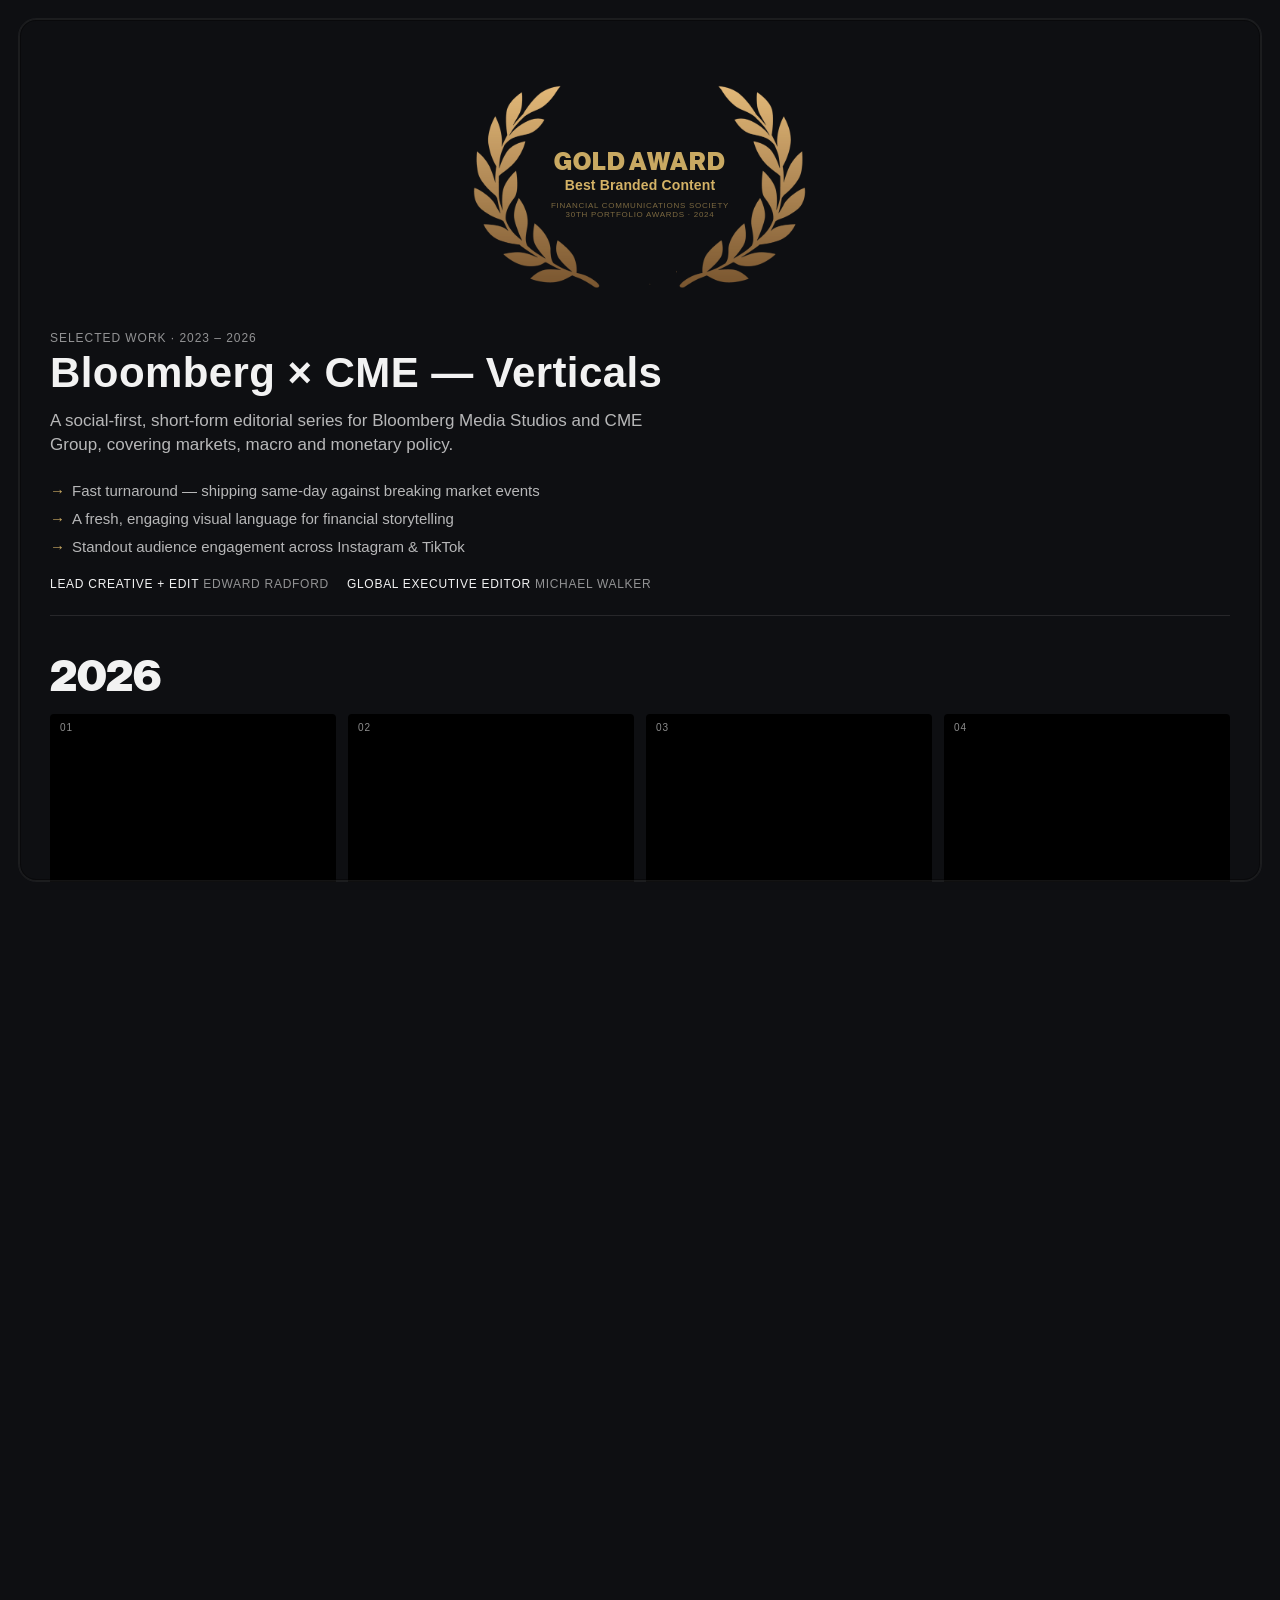
==== showcase/bloomberg-cme/index.html @ 49e39ea5 "Showcase badge: scale down as a unit (more compact) Wreath + award text scaled down together to a sm" ====
<!doctype html>
<html lang="en">
<head>
  <meta charset="utf-8">
  <meta name="viewport" content="width=device-width, initial-scale=1">
  <meta name="robots" content="noindex, nofollow">
  <title>Bloomberg × CME — Verticals · Edward Radford</title>
  <meta name="description" content="Selected short-form editorial verticals from a multi-year series for Bloomberg Media Studios and CME Group. Edit + creative by Edward Radford.">
  <link rel="icon" type="image/svg+xml" href="/assets/favicon.svg">
  <style>
    /* Bloomberg BW Haas Grotesk Black — matches chart.html titles.
       Used with permission (Michael Walker / Bloomberg Media Studios). */
    @font-face {
      font-family: "BW Haas Grot CP Web 95 Blk";
      src: url("haas-black.woff2") format("woff2"),
           url("haas-black.woff")  format("woff");
      font-weight: 900;
      font-style: normal;
      font-display: swap;
    }

    :root{
      --bg: #0e0f12;
      --fg: rgba(255,255,255,.95);
      --fg-mid: rgba(255,255,255,.70);
      --fg-dim: rgba(255,255,255,.55);
      --line: rgba(255,255,255,.10);
      --radius: 18px;
    }

    *{ box-sizing: border-box; }
    html, body{ margin:0; }

    body{
      background: var(--bg);
      color: var(--fg);
      font-family: "Founders Grotesk", -apple-system, "SF Pro Display", Helvetica, Arial, sans-serif;
      -webkit-font-smoothing: antialiased;
      min-height: 100vh;
      padding: 18px; /* matches frame inset — same as edwardradford.com main page */
    }

    /* Inset "matte" frame ON TOP — same as main site */
    body::after{
      content: "";
      position: fixed;
      inset: 18px;
      border-radius: var(--radius);
      pointer-events: none;
      z-index: 9999;
      box-shadow:
        0 0 0 9999px var(--bg),                 /* matte */
        inset 0 0 0 1px rgba(255,255,255,.08),  /* inner highlight */
        inset 0 0 0 2px rgba(0,0,0,.35);        /* subtle depth */
      border: 1px solid rgba(255,255,255,.06);
    }

    .wrap{
      max-width: 1400px;
      margin: 0 auto;
      padding: 40px clamp(16px, 3vw, 32px) 80px;
    }

    /* Award badge (FCS Gold, for the very body of work below) */
    .award-badge{
      position: relative;
      width: 340px;
      max-width: 92%;
      aspect-ratio: 900 / 621;
      margin: 8px auto 30px;
      color: #c9a962;
    }

    .award-badge__laurels{
      position: absolute;
      inset: 0;
      width: 100%;
      height: 100%;
      object-fit: contain;
      pointer-events: none;
      user-select: none;
    }

    .award-badge__body{
      position: absolute;
      inset: 0;
      display: flex;
      flex-direction: column;
      align-items: center;
      justify-content: center;
      text-align: center;
      line-height: 1.15;
    }

    .award-badge__prize{
      font-family: "BW Haas Grot CP Web 95 Blk", "Founders Grotesk", -apple-system, sans-serif;
      font-size: 24px;
      font-weight: 900;
      letter-spacing: .04em;
      text-transform: uppercase;
      line-height: 1;
    }

    .award-badge__cat{
      font-family: "Founders Grotesk", -apple-system, "SF Pro Display", Helvetica, Arial, sans-serif;
      font-size: 14px;
      font-weight: 700;
      letter-spacing: .01em;
      margin-top: 5px;
      color: rgba(212, 178, 102, 1);
    }

    .award-badge__provenance{
      font-family: "Satoshi", -apple-system, "SF Pro Display", Helvetica, Arial, sans-serif;
      font-size: 8px;
      text-transform: uppercase;
      letter-spacing: .09em;
      color: rgba(201, 169, 98, .58);
      margin-top: 8px;
    }

    header{
      display: flex;
      flex-direction: column;
      gap: 6px;
      padding-bottom: 24px;
      border-bottom: 1px solid var(--line);
      margin-bottom: 36px;
    }

    .eyebrow{
      font-family: "Satoshi", -apple-system, "SF Pro Display", Helvetica, Arial, sans-serif;
      font-size: 12px;
      font-weight: 300;
      text-transform: uppercase;
      letter-spacing: .08em;
      color: var(--fg-dim);
    }

    h1{
      margin: 0;
      font-size: clamp(28px, 4vw, 42px);
      font-weight: 600;
      letter-spacing: .01em;
      line-height: 1.05;
    }

    .lede{
      margin: 8px 0 0;
      color: var(--fg-mid);
      font-size: clamp(14px, 1.5vw, 17px);
      line-height: 1.45;
      max-width: 68ch;
    }

    .credits{
      display: flex;
      flex-wrap: wrap;
      gap: 4px 18px;
      margin-top: 14px;
      font-family: "Satoshi", -apple-system, "SF Pro Display", Helvetica, Arial, sans-serif;
      font-size: 12px;
      letter-spacing: .06em;
      text-transform: uppercase;
      color: var(--fg-dim);
    }
    .credits strong{ color: var(--fg); font-weight: 500; }

    /* Selling-point highlights under the lede */
    .highlights{
      list-style: none;
      margin: 16px 0 0;
      padding: 0;
      display: flex;
      flex-direction: column;
      gap: 7px;
    }
    .highlights li{
      position: relative;
      padding-left: 22px;
      font-size: 15px;
      line-height: 1.4;
      color: var(--fg-mid);
      max-width: 62ch;
    }
    .highlights li::before{
      content: "→";
      position: absolute;
      left: 0;
      top: 0;
      color: #c9a962;
      font-weight: 600;
    }

    /* Year sections */
    .year-section + .year-section{
      margin-top: 44px;
      padding-top: 32px;
      border-top: 1px solid var(--line);
    }

    .year-header{
      display: flex;
      align-items: baseline;
      gap: 14px;
      margin-bottom: 18px;
    }

    .year-num{
      margin: 0;
      font-family: "BW Haas Grot CP Web 95 Blk", "Founders Grotesk", -apple-system, sans-serif;
      font-size: clamp(30px, 3.5vw, 44px);
      font-weight: 900;
      letter-spacing: -.01em;
      line-height: 1;
    }

    .year-sub{
      font-family: "Satoshi", -apple-system, "SF Pro Display", Helvetica, Arial, sans-serif;
      font-size: 12px;
      font-weight: 300;
      text-transform: uppercase;
      letter-spacing: .08em;
      color: var(--fg-dim);
    }

    .grid{
      display: grid;
      grid-template-columns: repeat(4, 1fr);
      gap: 12px;
    }
    @media (max-width: 1000px){ .grid{ grid-template-columns: repeat(3, 1fr); } }
    @media (max-width: 640px){ .grid{ grid-template-columns: repeat(2, 1fr); gap: 8px; } }

    .tile{
      position: relative;
      aspect-ratio: 9 / 16;
      background: #000;
      border-radius: 4px;
      overflow: hidden;
      cursor: pointer;
      transition: transform 180ms ease, box-shadow 180ms ease;
    }

    .tile::before{
      content: "";
      position: absolute;
      inset: 0;
      background: linear-gradient(180deg, transparent 60%, rgba(0,0,0,.75) 100%);
      pointer-events: none;
      z-index: 2;
    }

    .tile:hover{
      transform: translateY(-2px);
      box-shadow: 0 6px 24px rgba(0,0,0,.4);
    }

    .tile iframe{
      position: absolute;
      inset: 0;
      width: 100%;
      height: 100%;
      border: 0;
      pointer-events: none;
    }

    /* YouTube embeds are 16:9 by default — scale up and center-crop to fill 9:16 */
    .tile iframe.yt{
      width: 300%;
      height: 100%;
      left: -100%;
    }

    .tile__label{
      position: absolute;
      left: 10px;
      right: 10px;
      bottom: 10px;
      z-index: 3;
      color: var(--fg);
      font-size: 13px;
      font-weight: 500;
      letter-spacing: .01em;
      line-height: 1.25;
    }

    .tile__num{
      position: absolute;
      top: 8px;
      left: 10px;
      z-index: 3;
      font-family: "Satoshi", -apple-system, "SF Pro Display", Helvetica, Arial, sans-serif;
      font-size: 10px;
      font-weight: 300;
      letter-spacing: .1em;
      color: var(--fg-dim);
    }

    /* Placeholder tiles — awaiting Vimeo uploads */
    .tile--placeholder{
      cursor: default;
      background: transparent;
      box-shadow: inset 0 0 0 1px rgba(255,255,255,.10);
      opacity: .82;
    }
    .tile--placeholder::before{ display: none; }
    .tile--placeholder:hover{ transform: none; box-shadow: inset 0 0 0 1px rgba(255,255,255,.10); }
    .tile__placeholder-mark{
      position: absolute;
      inset: 0;
      display: flex;
      align-items: center;
      justify-content: center;
      z-index: 2;
      color: rgba(255,255,255,.28);
      font-family: "Satoshi", -apple-system, "SF Pro Display", Helvetica, Arial, sans-serif;
      font-size: 22px;
      letter-spacing: .35em;
      padding-left: .35em; /* recentre optically */
    }

    /* Lightbox */
    .lightbox{
      position: fixed;
      inset: 0;
      z-index: 1000;
      display: none;
      align-items: center;
      justify-content: center;
      background: rgba(0,0,0,.94);
      padding: 20px;
    }
    .lightbox[data-open="true"]{ display: flex; }

    .lightbox__inner{
      position: relative;
      aspect-ratio: 9 / 16;
      height: min(90vh, 780px);
      max-width: 90vw;
    }

    .lightbox__inner iframe{
      width: 100%;
      height: 100%;
      border: 0;
      border-radius: 4px;
    }

    .lightbox__close{
      position: absolute;
      top: 20px;
      right: 24px;
      background: transparent;
      border: 0;
      color: var(--fg);
      font-size: 22px;
      font-family: inherit;
      cursor: pointer;
      padding: 6px 10px;
      line-height: 1;
    }
    .lightbox__close:hover{ opacity: .7; }

    footer{
      margin-top: 48px;
      padding-top: 24px;
      border-top: 1px solid var(--line);
      color: var(--fg-dim);
      font-size: 13px;
      display: flex;
      justify-content: space-between;
      flex-wrap: wrap;
      gap: 12px;
    }
    footer a{
      color: var(--fg-mid);
      text-decoration: none;
      border-bottom: 1px solid var(--line);
      padding-bottom: 1px;
    }
    footer a:hover{ color: var(--fg); }
  </style>
</head>
<body>
  <div class="wrap">
    <div class="award-badge" aria-label="Financial Communications Society Gold Award">
      <img class="award-badge__laurels" src="fcs-laurels.png" alt="" aria-hidden="true">

      <div class="award-badge__body">
        <div class="award-badge__prize">Gold Award</div>
        <div class="award-badge__cat">Best Branded Content</div>
        <div class="award-badge__provenance">Financial Communications Society<br>30th Portfolio Awards · 2024</div>
      </div>
    </div>

    <header>
      <span class="eyebrow">Selected work · 2023 – 2026</span>
      <h1>Bloomberg × CME — Verticals</h1>
      <p class="lede">A social-first, short-form editorial series for Bloomberg Media Studios and CME Group, covering markets, macro and monetary policy.</p>
      <ul class="highlights">
        <li>Fast turnaround — shipping same-day against breaking market events</li>
        <li>A fresh, engaging visual language for financial storytelling</li>
        <li>Standout audience engagement across Instagram &amp; TikTok</li>
      </ul>
      <div class="credits">
        <span><strong>Lead Creative + Edit</strong> Edward Radford</span>
        <span><strong>Global Executive Editor</strong> Michael Walker</span>
      </div>
    </header>

    <section class="year-section" id="y-2026">
      <div class="year-header">
        <h2 class="year-num">2026</h2>
      </div>
      <div class="grid" data-year="2026"></div>
    </section>

    <section class="year-section" id="y-2025">
      <div class="year-header">
        <h2 class="year-num">2025</h2>
      </div>
      <div class="grid" data-year="2025"></div>
    </section>

    <section class="year-section" id="y-2024">
      <div class="year-header">
        <h2 class="year-num">2024</h2>
      </div>
      <div class="grid" data-year="2024"></div>
    </section>

    <section class="year-section" id="y-2023">
      <div class="year-header">
        <h2 class="year-num">2023</h2>
      </div>
      <div class="grid" data-year="2023"></div>
    </section>

    <section class="year-section" id="y-2022">
      <div class="year-header">
        <h2 class="year-num">2022</h2>
      </div>
      <div class="grid" data-year="2022"></div>
    </section>

    <footer>
      <span>Silent previews via Vimeo and YouTube Shorts. Click any tile for full playback with sound.</span>
      <span>© Bloomberg Media Studios</span>
    </footer>
  </div>

  <div class="lightbox" id="lightbox" data-open="false" role="dialog" aria-modal="true" aria-label="Video">
    <button class="lightbox__close" id="lightboxClose" aria-label="Close">✕</button>
    <div class="lightbox__inner" id="lightboxInner"></div>
  </div>

  <script>
    // kind: "vimeo" | "youtube"
    // For 2025 videos with both, we prefer vimeo (cleaner silent-autoplay experience).
    const YEARS = [
      {
        year: 2026,
        videos: [
          { kind: "vimeo", id: "1209277422", label: "Hyperinflation" },
          { kind: "vimeo", id: "1209280052", label: "De-dollarization" },
          { kind: "youtube", id: "J8ks-dAPbJs", label: "AI" },
          { kind: "youtube", id: "9aQe-EyaZsE", label: "Oil" }
        ]
      },
      {
        year: 2025,
        videos: [
          { kind: "youtube", id: "VhV8RWfetLA", label: "OPEC+ Slows" },
          { kind: "youtube", id: "gMGnQkrVOx8", label: "Small Caps" },
          { kind: "vimeo",   id: "1069577188", hash: "52026ff97f", label: "S&P 500" }
        ]
      },
      {
        year: 2024,
        videos: [
          { kind: "vimeo", id: "1209281180", label: "Gold & Rate Cuts" },
          { kind: "vimeo", id: "1209281181", label: "Inflation Waves" },
          { kind: "vimeo", id: "1209281182", label: "Fed v ECB" },
          { kind: "vimeo", id: "1209281183", label: "Zero Rate Cuts?" }
        ]
      },
      {
        year: 2023,
        videos: [
          { kind: "vimeo", id: "853785539", label: "Inversion" },
          { kind: "vimeo", id: "857994196", label: "Credit Rating" },
          { kind: "vimeo", id: "880630251", label: "September CPI" },
          { kind: "vimeo", id: "852645833", label: "Gold Supply" },
          { kind: "vimeo", id: "839129646", label: "Inversion" },
          { kind: "vimeo", id: "821801715", label: "Tightening Cycles" }
        ]
      },
      {
        year: 2022,
        videos: [
          { kind: "vimeo", id: "880301329", label: "USD Asian Banks" },
          { kind: "vimeo", id: "840943170", label: "Oil Demand" },
          { kind: "vimeo", id: "836323178", label: "M2" },
          { kind: "vimeo", id: "806072214", label: "Blue-White Collar" }
        ]
      }
    ];

    const lightbox = document.getElementById("lightbox");
    const lightboxInner = document.getElementById("lightboxInner");
    const lightboxClose = document.getElementById("lightboxClose");

    function tileEmbedSrc(v){
      if (v.kind === "vimeo") {
        const h = v.hash ? `h=${v.hash}&` : "";
        return `https://player.vimeo.com/video/${v.id}?${h}background=1&muted=1&loop=1&autoplay=1&title=0&byline=0&portrait=0`;
      }
      // youtube shorts silent-loop
      return `https://www.youtube.com/embed/${v.id}?autoplay=1&mute=1&loop=1&playlist=${v.id}&controls=0&showinfo=0&modestbranding=1&iv_load_policy=3&fs=0&disablekb=1&playsinline=1&rel=0`;
    }

    function lightboxEmbed(v){
      if (v.kind === "vimeo") {
        const h = v.hash ? `h=${v.hash}&` : "";
        return `<iframe src="https://player.vimeo.com/video/${v.id}?${h}autoplay=1&title=0&byline=0&portrait=0" allow="autoplay; fullscreen; picture-in-picture" allowfullscreen></iframe>`;
      }
      return `<iframe src="https://www.youtube.com/embed/${v.id}?autoplay=1&modestbranding=1&rel=0&playsinline=1" allow="autoplay; fullscreen; picture-in-picture" allowfullscreen></iframe>`;
    }

    // Build tiles for each year section
    YEARS.forEach(section => {
      const grid = document.querySelector(`.grid[data-year="${section.year}"]`);
      if (!grid) return;
      section.videos.forEach((v, i) => {
        const tile = document.createElement("div");
        const isPlaceholder = v.kind === "placeholder";
        tile.className = "tile" + (isPlaceholder ? " tile--placeholder" : "");
        tile.dataset.kind = v.kind;
        if (v.id) tile.dataset.id = v.id;
        if (v.hash) tile.dataset.hash = v.hash;
        if (!isPlaceholder) {
          tile.setAttribute("role", "button");
          tile.setAttribute("tabindex", "0");
          tile.setAttribute("aria-label", `Play ${v.label}`);
        } else {
          tile.setAttribute("aria-label", "Placeholder — coming soon");
        }
        const num = String(i + 1).padStart(2, "0");
        tile.innerHTML = isPlaceholder
          ? `<span class="tile__num">${num}</span><span class="tile__placeholder-mark">···</span>`
          : `<span class="tile__num">${num}</span><span class="tile__label">${v.label}</span>`;
        grid.appendChild(tile);
      });
    });

    // Lazy-init iframes as tiles come into view
    const io = new IntersectionObserver((entries) => {
      entries.forEach((entry) => {
        const tile = entry.target;
        if (entry.isIntersecting && !tile.querySelector("iframe") && tile.dataset.kind !== "placeholder") {
          const v = { kind: tile.dataset.kind, id: tile.dataset.id, hash: tile.dataset.hash };
          const iframe = document.createElement("iframe");
          iframe.src = tileEmbedSrc(v);
          iframe.setAttribute("allow", "autoplay; encrypted-media");
          iframe.setAttribute("loading", "lazy");
          if (v.kind === "youtube") iframe.classList.add("yt");
          tile.insertBefore(iframe, tile.firstChild);
        }
      });
    }, { rootMargin: "300px" });

    document.querySelectorAll(".tile").forEach((t) => io.observe(t));

    // Lightbox
    function openLightbox(v) {
      lightboxInner.innerHTML = lightboxEmbed(v);
      lightbox.dataset.open = "true";
      document.body.style.overflow = "hidden";
    }
    function closeLightbox() {
      lightboxInner.innerHTML = "";
      lightbox.dataset.open = "false";
      document.body.style.overflow = "";
    }
    function tileToV(tile){
      return { kind: tile.dataset.kind, id: tile.dataset.id, hash: tile.dataset.hash };
    }

    document.addEventListener("click", (e) => {
      const tile = e.target.closest(".tile");
      if (tile && tile.dataset.kind !== "placeholder") openLightbox(tileToV(tile));
    });

    document.addEventListener("keydown", (e) => {
      if ((e.key === "Enter" || e.key === " ") && e.target.classList?.contains("tile") && e.target.dataset.kind !== "placeholder") {
        e.preventDefault();
        openLightbox(tileToV(e.target));
      }
      if (e.key === "Escape" && lightbox.dataset.open === "true") closeLightbox();
    });

    lightboxClose.addEventListener("click", closeLightbox);
    lightbox.addEventListener("click", (e) => { if (e.target === lightbox) closeLightbox(); });
  </script>
</body>
</html>
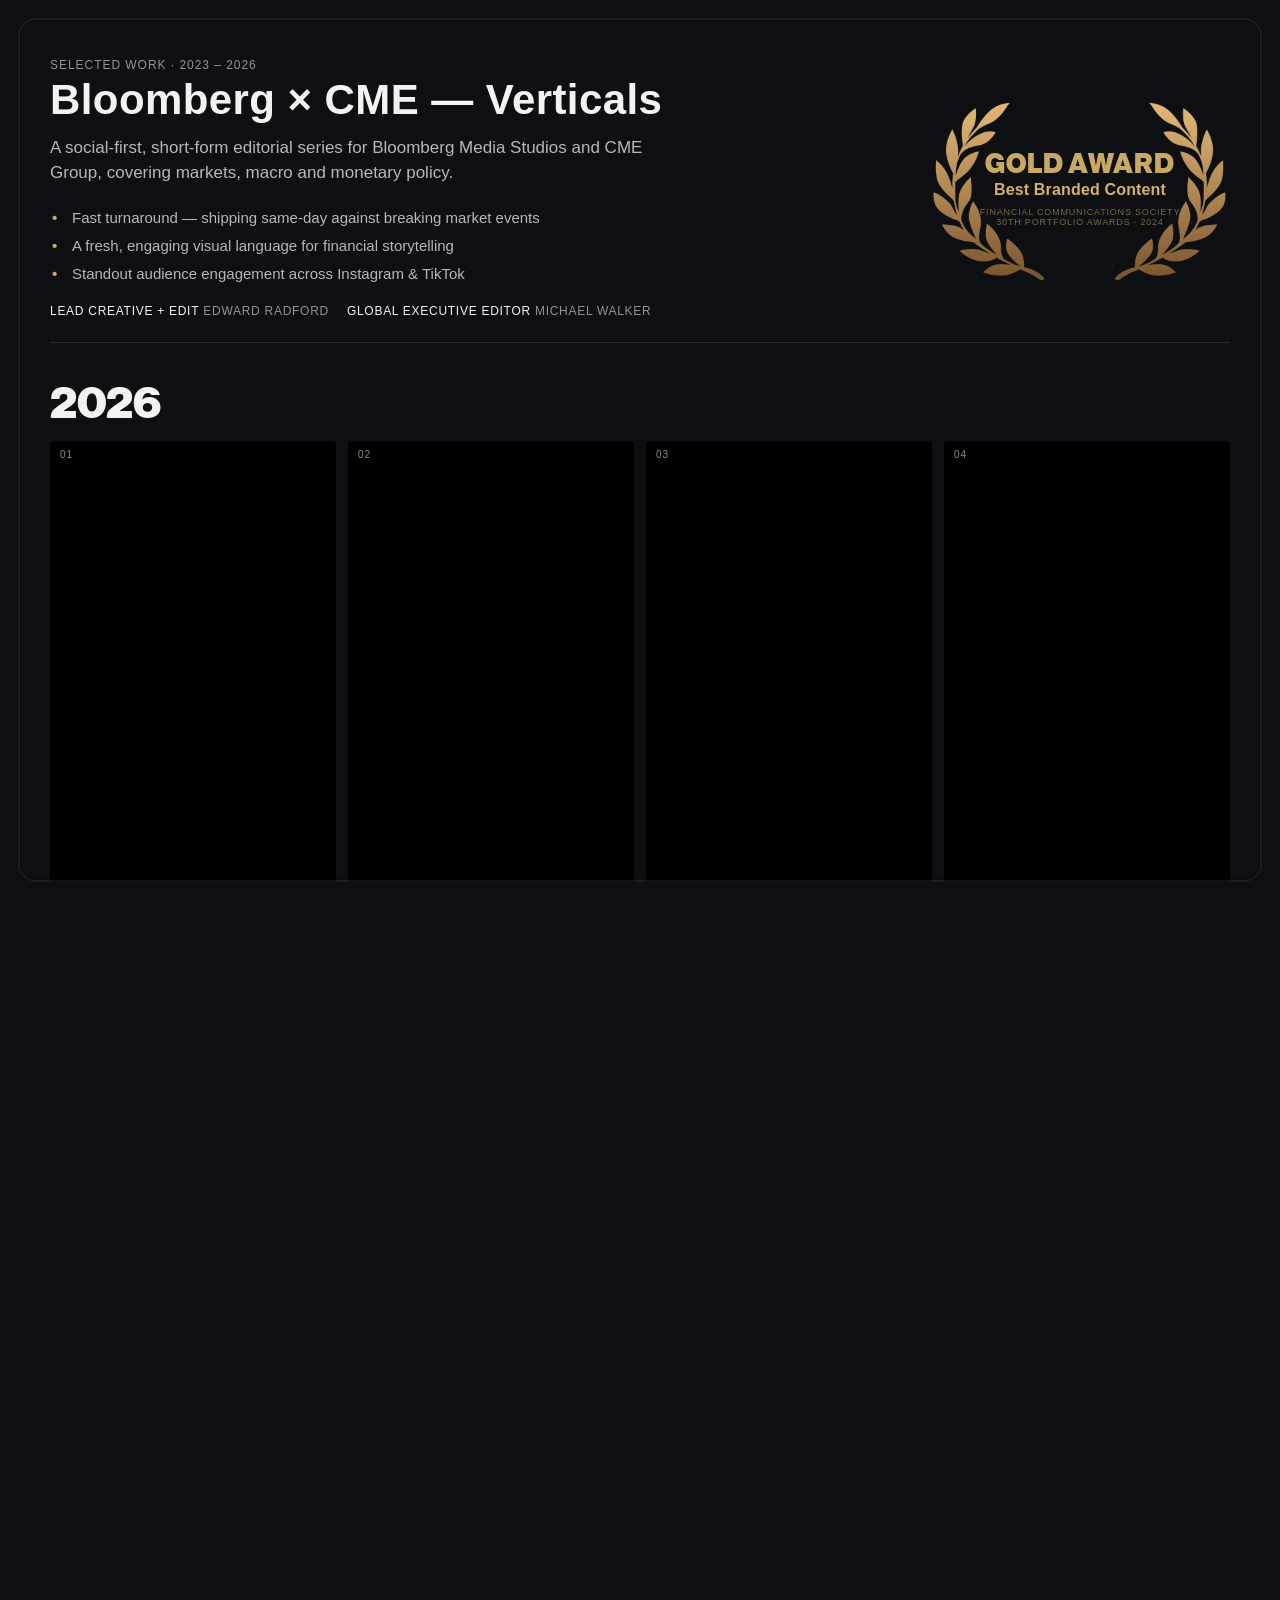
==== commit 4683bb5d: "Showcase: two-column hero, dot bullets, 2024→2025 move - Move the award badge beside the heading in " ====
--- a/showcase/bloomberg-cme/index.html
+++ b/showcase/bloomberg-cme/index.html
@@ -64,10 +64,9 @@
     /* Award badge (FCS Gold, for the very body of work below) */
     .award-badge{
       position: relative;
-      width: 340px;
-      max-width: 92%;
+      width: 300px;
+      max-width: 100%;
       aspect-ratio: 900 / 621;
-      margin: 8px auto 30px;
       color: #c9a962;
     }
 
@@ -94,7 +93,7 @@
 
     .award-badge__prize{
       font-family: "BW Haas Grot CP Web 95 Blk", "Founders Grotesk", -apple-system, sans-serif;
-      font-size: 24px;
+      font-size: 27px;
       font-weight: 900;
       letter-spacing: .04em;
       text-transform: uppercase;
@@ -103,7 +102,7 @@
 
     .award-badge__cat{
       font-family: "Founders Grotesk", -apple-system, "SF Pro Display", Helvetica, Arial, sans-serif;
-      font-size: 14px;
+      font-size: 16px;
       font-weight: 700;
       letter-spacing: .01em;
       margin-top: 5px;
@@ -112,20 +111,32 @@
 
     .award-badge__provenance{
       font-family: "Satoshi", -apple-system, "SF Pro Display", Helvetica, Arial, sans-serif;
-      font-size: 8px;
+      font-size: 9px;
       text-transform: uppercase;
       letter-spacing: .09em;
       color: rgba(201, 169, 98, .58);
       margin-top: 8px;
     }
 
-    header{
-      display: flex;
-      flex-direction: column;
-      gap: 6px;
+    .hero{
+      display: flex;
+      align-items: center;
+      gap: clamp(28px, 5vw, 72px);
       padding-bottom: 24px;
       border-bottom: 1px solid var(--line);
       margin-bottom: 36px;
+    }
+    .hero header{ flex: 1 1 auto; min-width: 0; }
+    .hero .award-badge{ flex: 0 0 auto; }
+
+    @media (max-width: 760px){
+      .hero{ flex-direction: column; align-items: flex-start; gap: 28px; }
+    }
+
+    header{
+      display: flex;
+      flex-direction: column;
+      gap: 6px;
     }
 
     .eyebrow{
@@ -184,12 +195,12 @@
       max-width: 62ch;
     }
     .highlights li::before{
-      content: "→";
-      position: absolute;
-      left: 0;
-      top: 0;
+      content: "•";
+      position: absolute;
+      left: 2px;
+      top: -0.5px;
       color: #c9a962;
-      font-weight: 600;
+      font-weight: 700;
     }
 
     /* Year sections */
@@ -384,30 +395,31 @@
 </head>
 <body>
   <div class="wrap">
-    <div class="award-badge" aria-label="Financial Communications Society Gold Award">
-      <img class="award-badge__laurels" src="fcs-laurels.png" alt="" aria-hidden="true">
-
-      <div class="award-badge__body">
-        <div class="award-badge__prize">Gold Award</div>
-        <div class="award-badge__cat">Best Branded Content</div>
-        <div class="award-badge__provenance">Financial Communications Society<br>30th Portfolio Awards · 2024</div>
+    <div class="hero">
+      <header>
+        <span class="eyebrow">Selected work · 2023 – 2026</span>
+        <h1>Bloomberg × CME — Verticals</h1>
+        <p class="lede">A social-first, short-form editorial series for Bloomberg Media Studios and CME Group, covering markets, macro and monetary policy.</p>
+        <ul class="highlights">
+          <li>Fast turnaround — shipping same-day against breaking market events</li>
+          <li>A fresh, engaging visual language for financial storytelling</li>
+          <li>Standout audience engagement across Instagram &amp; TikTok</li>
+        </ul>
+        <div class="credits">
+          <span><strong>Lead Creative + Edit</strong> Edward Radford</span>
+          <span><strong>Global Executive Editor</strong> Michael Walker</span>
+        </div>
+      </header>
+
+      <div class="award-badge" aria-label="Financial Communications Society Gold Award">
+        <img class="award-badge__laurels" src="fcs-laurels.png" alt="" aria-hidden="true">
+        <div class="award-badge__body">
+          <div class="award-badge__prize">Gold Award</div>
+          <div class="award-badge__cat">Best Branded Content</div>
+          <div class="award-badge__provenance">Financial Communications Society<br>30th Portfolio Awards · 2024</div>
+        </div>
       </div>
     </div>
-
-    <header>
-      <span class="eyebrow">Selected work · 2023 – 2026</span>
-      <h1>Bloomberg × CME — Verticals</h1>
-      <p class="lede">A social-first, short-form editorial series for Bloomberg Media Studios and CME Group, covering markets, macro and monetary policy.</p>
-      <ul class="highlights">
-        <li>Fast turnaround — shipping same-day against breaking market events</li>
-        <li>A fresh, engaging visual language for financial storytelling</li>
-        <li>Standout audience engagement across Instagram &amp; TikTok</li>
-      </ul>
-      <div class="credits">
-        <span><strong>Lead Creative + Edit</strong> Edward Radford</span>
-        <span><strong>Global Executive Editor</strong> Michael Walker</span>
-      </div>
-    </header>
 
     <section class="year-section" id="y-2026">
       <div class="year-header">
@@ -473,13 +485,13 @@
         videos: [
           { kind: "youtube", id: "VhV8RWfetLA", label: "OPEC+ Slows" },
           { kind: "youtube", id: "gMGnQkrVOx8", label: "Small Caps" },
-          { kind: "vimeo",   id: "1069577188", hash: "52026ff97f", label: "S&P 500" }
+          { kind: "vimeo",   id: "1069577188", hash: "52026ff97f", label: "S&P 500" },
+          { kind: "vimeo",   id: "1209281180", label: "Gold & Rate Cuts" }
         ]
       },
       {
         year: 2024,
         videos: [
-          { kind: "vimeo", id: "1209281180", label: "Gold & Rate Cuts" },
           { kind: "vimeo", id: "1209281181", label: "Inflation Waves" },
           { kind: "vimeo", id: "1209281182", label: "Fed v ECB" },
           { kind: "vimeo", id: "1209281183", label: "Zero Rate Cuts?" }
@@ -489,7 +501,7 @@
         year: 2023,
         videos: [
           { kind: "vimeo", id: "853785539", label: "Inversion" },
-          { kind: "vimeo", id: "857994196", label: "Credit Rating" },
+          { kind: "vimeo", id: "1209398628", label: "Credit Rating" },
           { kind: "vimeo", id: "880630251", label: "September CPI" },
           { kind: "vimeo", id: "852645833", label: "Gold Supply" },
           { kind: "vimeo", id: "839129646", label: "Inversion" },
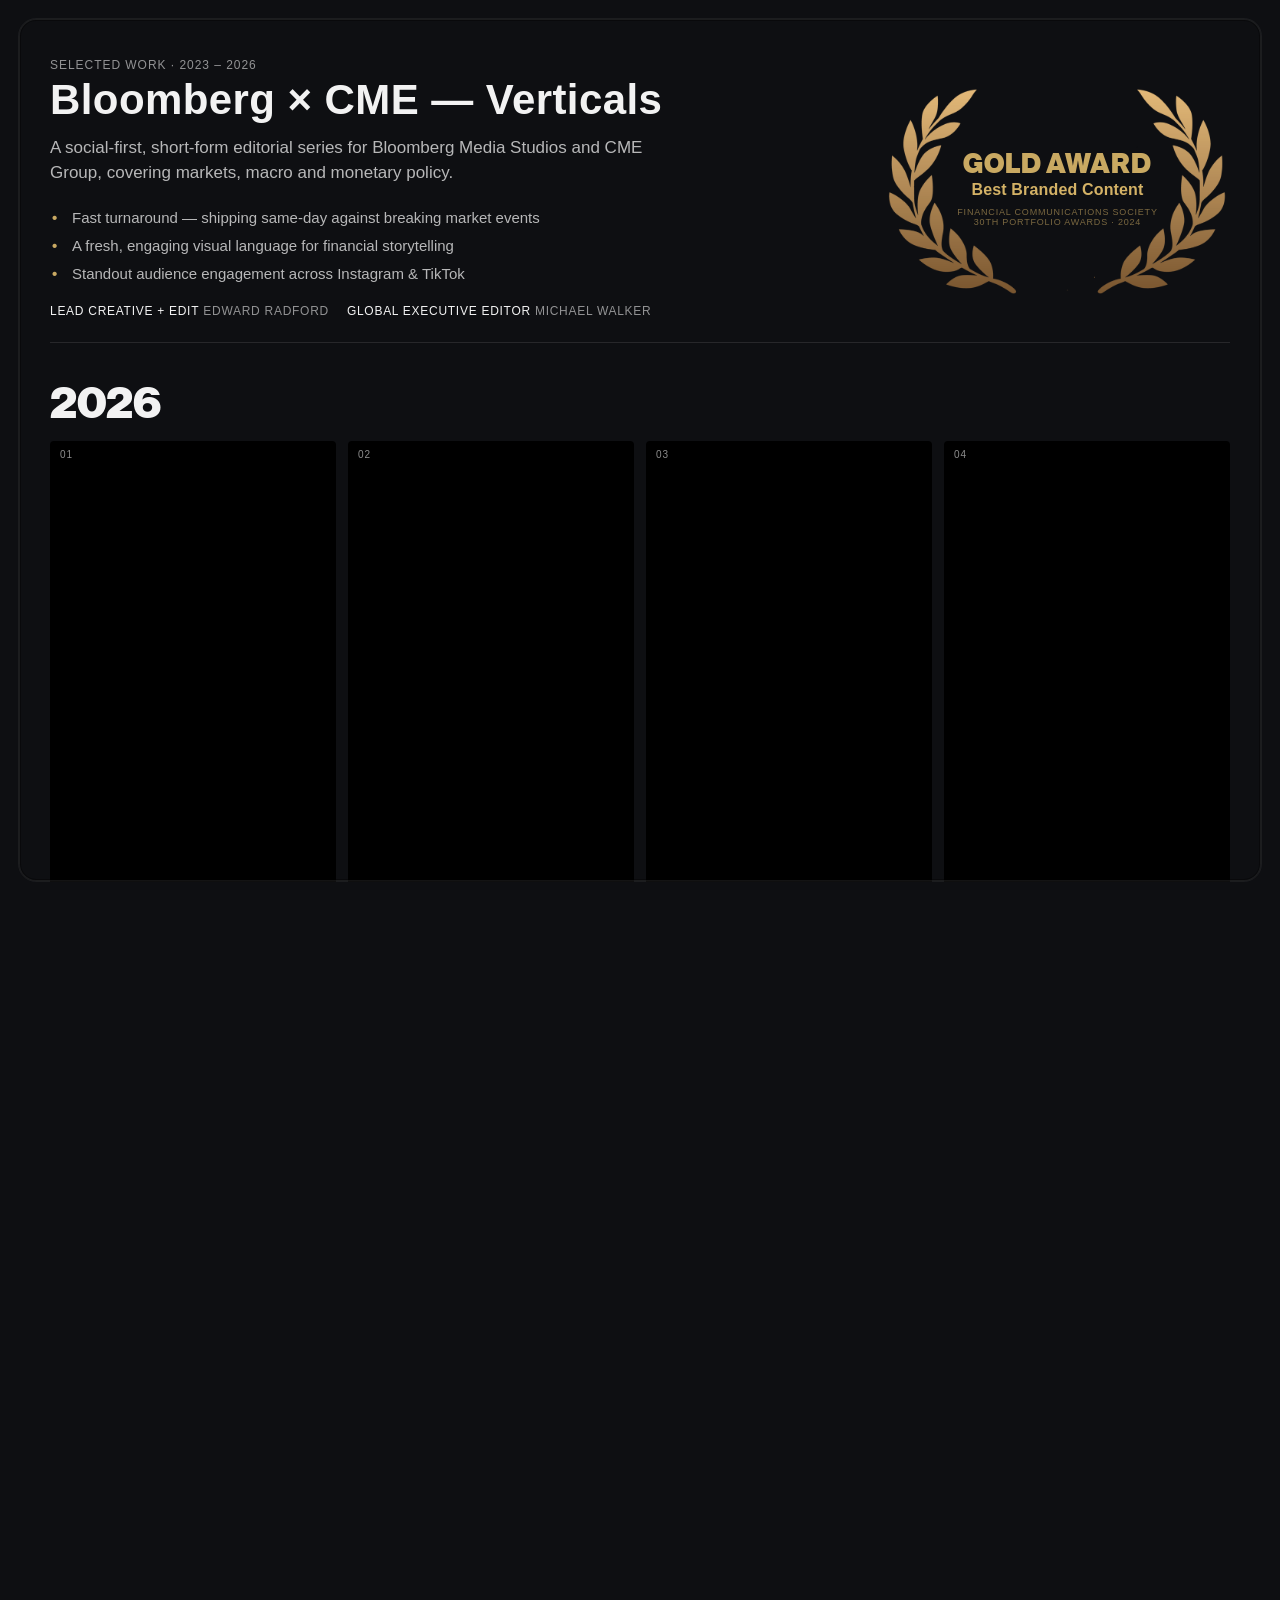
==== commit 544c5df8: "Showcase badge: widen laurel so branches clear the text Bumps the badge 300→345px to open the wreath" ====
--- a/showcase/bloomberg-cme/index.html
+++ b/showcase/bloomberg-cme/index.html
@@ -64,7 +64,7 @@
     /* Award badge (FCS Gold, for the very body of work below) */
     .award-badge{
       position: relative;
-      width: 300px;
+      width: 345px;
       max-width: 100%;
       aspect-ratio: 900 / 621;
       color: #c9a962;
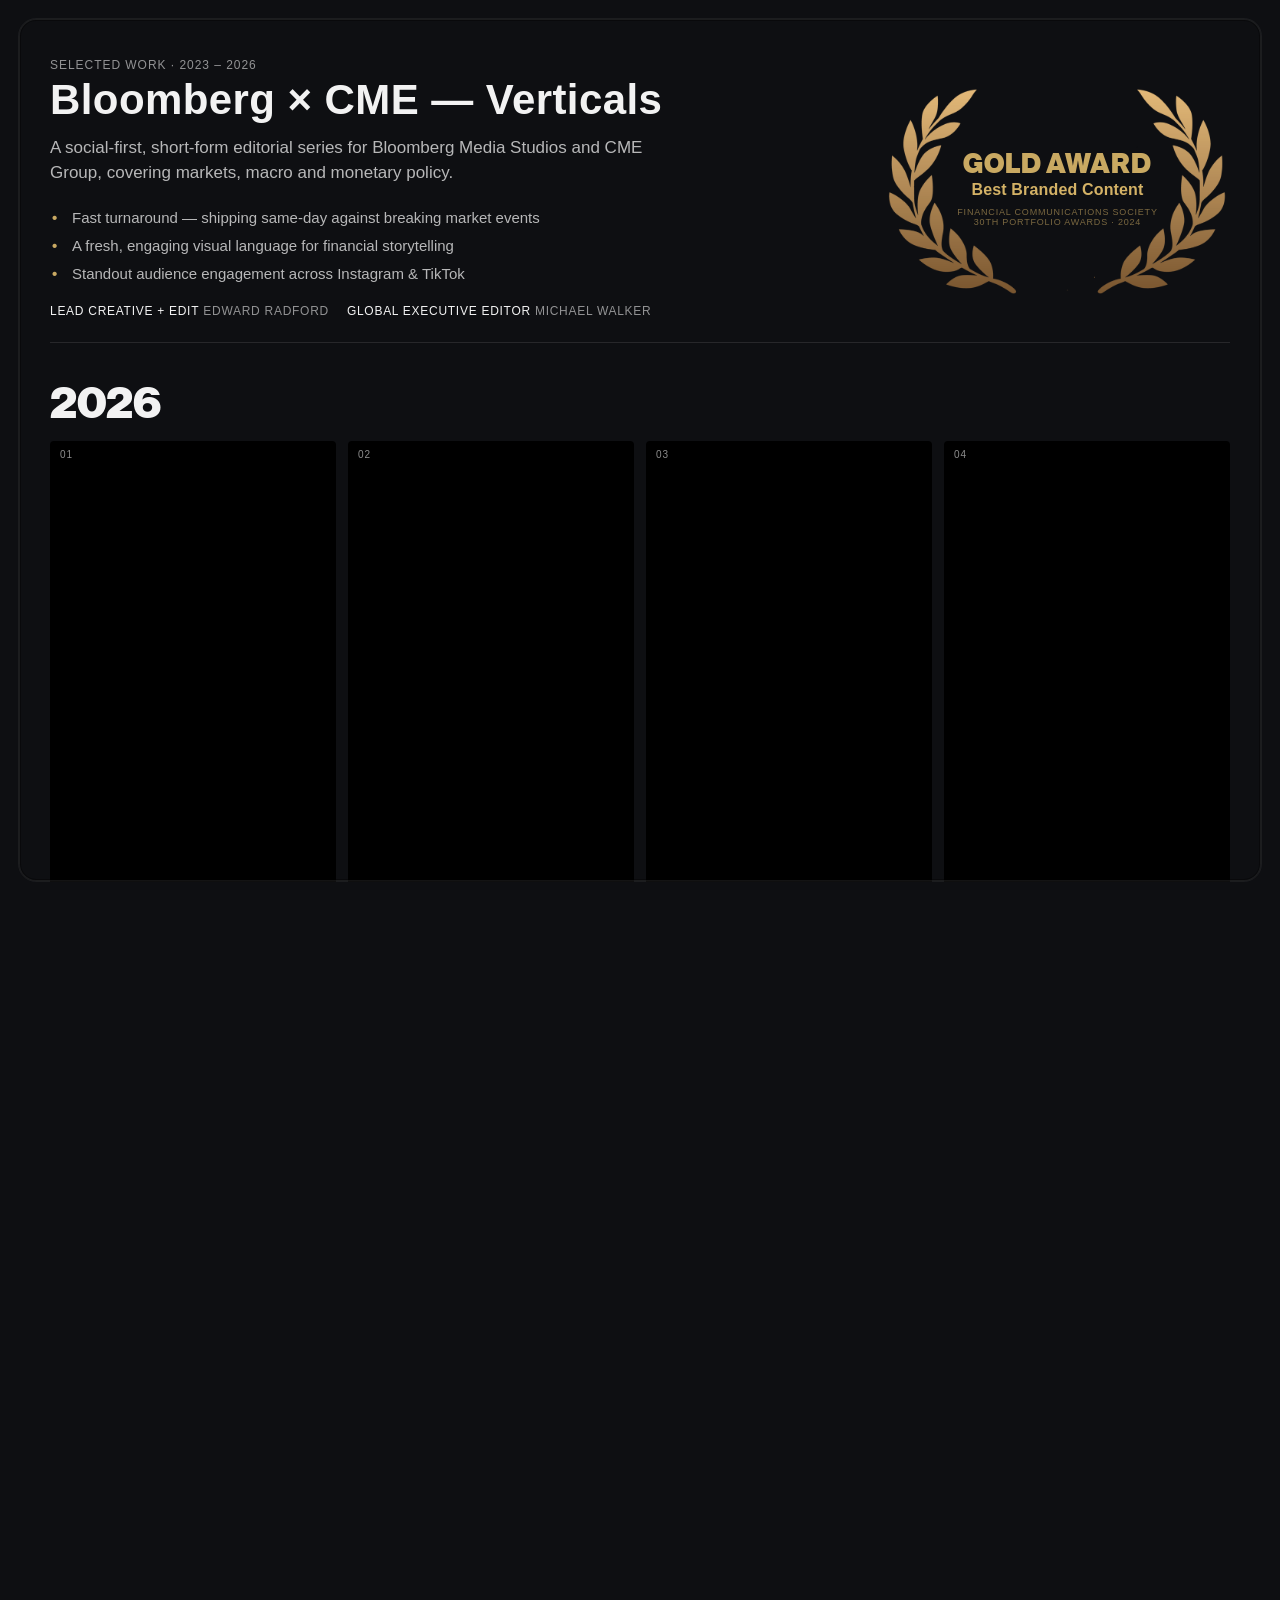
==== commit d563f58d: "Showcase: swap 2022/01 Oil Demand for 2023 Tightening Cycles Removes Oil Demand from 2022 and moves " ====
--- a/showcase/bloomberg-cme/index.html
+++ b/showcase/bloomberg-cme/index.html
@@ -494,25 +494,23 @@
         videos: [
           { kind: "vimeo", id: "1209281181", label: "Inflation Waves" },
           { kind: "vimeo", id: "1209281182", label: "Fed v ECB" },
-          { kind: "vimeo", id: "1209281183", label: "Zero Rate Cuts?" }
+          { kind: "vimeo", id: "1209281183", label: "Zero Rate Cuts?" },
+          { kind: "vimeo", id: "1209398628", label: "Credit Rating" }
         ]
       },
       {
         year: 2023,
         videos: [
           { kind: "vimeo", id: "853785539", label: "Inversion" },
-          { kind: "vimeo", id: "1209398628", label: "Credit Rating" },
           { kind: "vimeo", id: "880630251", label: "September CPI" },
           { kind: "vimeo", id: "852645833", label: "Gold Supply" },
-          { kind: "vimeo", id: "839129646", label: "Inversion" },
-          { kind: "vimeo", id: "821801715", label: "Tightening Cycles" }
+          { kind: "vimeo", id: "839129646", label: "Inversion" }
         ]
       },
       {
         year: 2022,
         videos: [
-          { kind: "vimeo", id: "880301329", label: "USD Asian Banks" },
-          { kind: "vimeo", id: "840943170", label: "Oil Demand" },
+          { kind: "vimeo", id: "821801715", label: "Tightening Cycles" },
           { kind: "vimeo", id: "836323178", label: "M2" },
           { kind: "vimeo", id: "806072214", label: "Blue-White Collar" }
         ]
